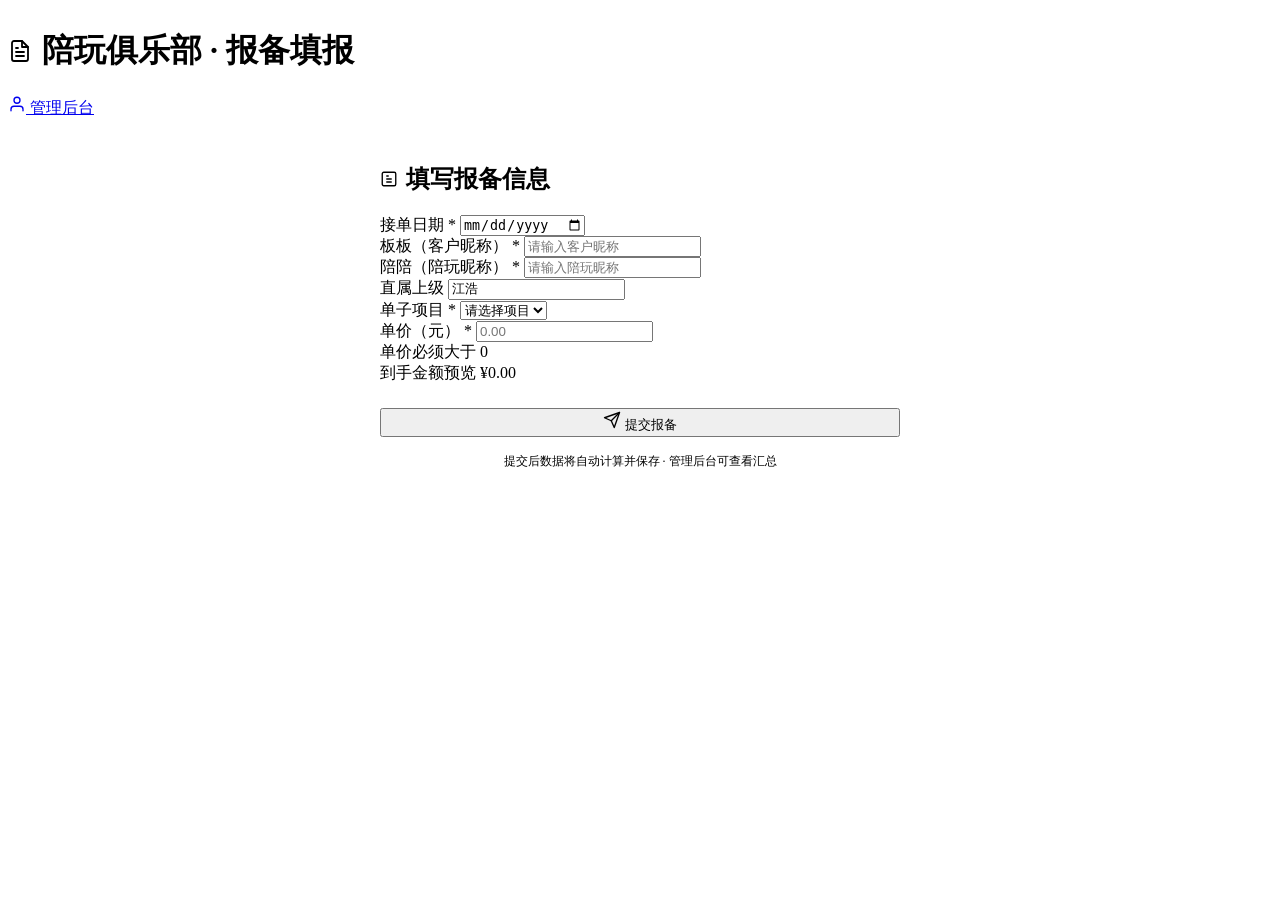
==== index.html @ fb926a4e "Add files via upload" ====
<!DOCTYPE html>
<html lang="zh-CN">
<head>
  <meta charset="UTF-8">
  <meta name="viewport" content="width=device-width, initial-scale=1.0">
  <title>陪玩俱乐部 · 报备填报</title>
  <link rel="stylesheet" href="css/style.css">
</head>
<body>
  <!-- 游戏几何背景装饰 -->
  <div class="geo-bg"></div>
  <div class="geo-shape geo-hex-1"></div>
  <div class="geo-shape geo-hex-2"></div>
  <div class="geo-shape geo-tri-1"></div>
  <div class="geo-shape geo-dia-1"></div>
  <div class="geo-shape geo-ring-1"></div>
  <div class="geo-shape geo-cross-1"></div>
  <div class="geo-wave"></div>

  <!-- Toast -->
  <div class="toast-container" id="toastContainer"></div>

  <div class="page-wrap">
    <header class="app-header">
      <div style="display:flex;align-items:center;gap:10px;">
        <svg width="24" height="24" viewBox="0 0 24 24" fill="none" stroke="currentColor" stroke-width="1.8" stroke-linecap="round" stroke-linejoin="round">
          <path d="M14 2H6a2 2 0 0 0-2 2v16a2 2 0 0 0 2 2h12a2 2 0 0 0 2-2V8z"/>
          <polyline points="14 2 14 8 20 8"/>
          <line x1="16" y1="13" x2="8" y2="13"/>
          <line x1="16" y1="17" x2="8" y2="17"/>
          <polyline points="10 9 9 9 8 9"/>
        </svg>
        <h1>陪玩俱乐部 · 报备填报</h1>
      </div>
      <a href="login.html" class="btn btn-ghost">
        <svg width="18" height="18" viewBox="0 0 24 24" fill="none" stroke="currentColor" stroke-width="1.8" stroke-linecap="round" stroke-linejoin="round">
          <path d="M20 21v-2a4 4 0 0 0-4-4H8a4 4 0 0 0-4 4v2"/>
          <circle cx="12" cy="7" r="4"/>
        </svg>
        管理后台
      </a>
    </header>

    <main style="max-width: 520px; margin: 0 auto; padding: 24px 20px 40px;">
      <div class="card page-enter" style="margin-bottom: 16px;">
        <h2 class="card-title" style="display:flex;align-items:center;gap:8px;">
          <svg width="18" height="18" viewBox="0 0 24 24" fill="none" stroke="currentColor" stroke-width="1.8" stroke-linecap="round" stroke-linejoin="round">
            <rect x="3" y="3" width="18" height="18" rx="2" ry="2"/>
            <line x1="9" y1="12" x2="15" y2="12"/>
            <line x1="9" y1="16" x2="15" y2="16"/>
            <line x1="9" y1="8" x2="11" y2="8"/>
          </svg>
          填写报备信息
        </h2>

        <form id="reportForm" onsubmit="handleReportSubmit(event)">
          <div class="form-group">
            <label class="form-label">接单日期 <span style="color:var(--danger)">*</span></label>
            <input type="date" class="form-input" id="rDate" required />
          </div>

          <div class="form-group">
            <label class="form-label">板板（客户昵称） <span style="color:var(--danger)">*</span></label>
            <input type="text" class="form-input" id="rBanban" placeholder="请输入客户昵称" required />
          </div>

          <div class="form-group">
            <label class="form-label">陪陪（陪玩昵称） <span style="color:var(--danger)">*</span></label>
            <input type="text" class="form-input" id="rPeipei" placeholder="请输入陪玩昵称" required list="peipeiList" />
            <datalist id="peipeiList"></datalist>
          </div>

          <div class="form-group">
            <label class="form-label">直属上级</label>
            <input type="text" class="form-input" id="rZhishu" value="江浩" placeholder="默认为江浩" />
          </div>

          <div class="form-group">
            <label class="form-label">单子项目 <span style="color:var(--danger)">*</span></label>
            <select class="form-select" id="rProject" required>
              <option value="">请选择项目</option>
              <option value="王者娱乐">王者娱乐</option>
              <option value="相机">相机</option>
              <option value="其他">其他</option>
            </select>
          </div>

          <div class="form-group">
            <label class="form-label">单价（元） <span style="color:var(--danger)">*</span></label>
            <input type="number" class="form-input" id="rPrice" placeholder="0.00" step="0.01" min="0.01" required oninput="updatePreview()" />
            <div class="form-hint" id="priceHint">单价必须大于 0</div>
          </div>

          <div class="amount-preview">
            <span class="amount-preview-label">到手金额预览</span>
            <span class="amount-preview-value" id="previewAmount">¥0.00</span>
          </div>

          <div style="margin-top: 24px; text-align: center;">
            <button type="submit" class="btn btn-primary btn-lg" style="width: 100%;">
              <svg width="18" height="18" viewBox="0 0 24 24" fill="none" stroke="currentColor" stroke-width="1.8" stroke-linecap="round" stroke-linejoin="round">
                <line x1="22" y1="2" x2="11" y2="13"/>
                <polygon points="22 2 15 22 11 13 2 9 22 2"/>
              </svg>
              提交报备
            </button>
          </div>
        </form>
      </div>

      <div style="text-align: center; color: var(--text-quaternary); font-size: 12px;">
        提交后数据将自动计算并保存 · 管理后台可查看汇总
      </div>
    </main>
  </div>

  <script src="js/data.js"></script>
  <script src="js/utils.js"></script>
  <script src="js/report.js"></script>
</body>
</html>
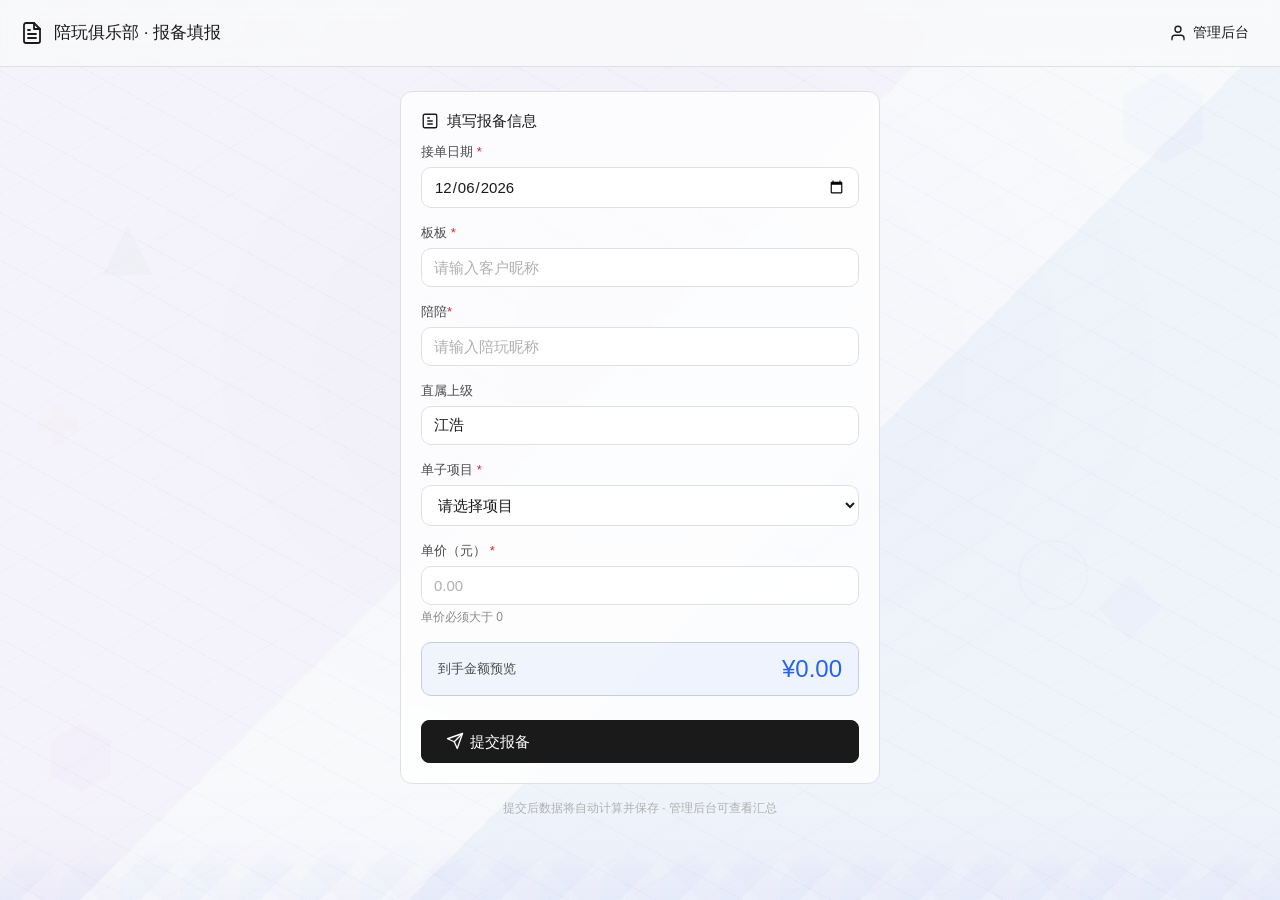
==== commit bc40f5c5: "Update index.html" ====
--- a/index.html
+++ b/index.html
@@ -60,12 +60,12 @@
           </div>
 
           <div class="form-group">
-            <label class="form-label">板板（客户昵称） <span style="color:var(--danger)">*</span></label>
+            <label class="form-label">板板 <span style="color:var(--danger)">*</span></label>
             <input type="text" class="form-input" id="rBanban" placeholder="请输入客户昵称" required />
           </div>
 
           <div class="form-group">
-            <label class="form-label">陪陪（陪玩昵称） <span style="color:var(--danger)">*</span></label>
+            <label class="form-label">陪陪<span style="color:var(--danger)">*</span></label>
             <input type="text" class="form-input" id="rPeipei" placeholder="请输入陪玩昵称" required list="peipeiList" />
             <datalist id="peipeiList"></datalist>
           </div>
--- a/css/style.css
+++ b/css/style.css
@@ -0,0 +1,393 @@
+/* ========================================
+   陪玩俱乐部报备系统 · 全局样式
+   ======================================== */
+
+/* ---- CSS Variables ---- */
+:root {
+  --text-primary: var(--kimi-color-text-primary, #1a1a1a);
+  --text-secondary: var(--kimi-color-text-secondary, #4a4a4a);
+  --text-tertiary: var(--kimi-color-text-tertiary, #8a8a8a);
+  --text-quaternary: var(--kimi-color-text-quaternary, #b0b0b0);
+  --bg-hover: var(--kimi-color-surface-hover, rgba(0,0,0,0.04));
+  --bg-active: var(--kimi-color-surface-active, rgba(0,0,0,0.08));
+  --border-color: var(--kimi-color-border, #e0e0e0);
+  --accent: var(--kimi-color-accent, #2563eb);
+  --danger: var(--kimi-color-danger, #dc2626);
+  --positive: var(--kimi-color-positive, #16a34a);
+  --warning: var(--kimi-color-warning, #ca8a04);
+  --chart-1: var(--kimi-chart-1, #2563eb);
+  --chart-2: var(--kimi-chart-2, #dc2626);
+  --chart-3: var(--kimi-chart-3, #16a34a);
+  --chart-4: var(--kimi-chart-4, #9333ea);
+  --chart-5: var(--kimi-chart-5, #6b7280);
+
+  --radius-sm: 6px;
+  --radius-md: 8px;
+  --radius-lg: 10px;
+  --radius-xl: 12px;
+  --t-fast: 150ms;
+  --t-normal: 200ms;
+  --ease-out: cubic-bezier(0.16, 1, 0.3, 1);
+}
+
+/* ---- Reset & Base ---- */
+*, *::before, *::after { box-sizing: border-box; }
+html, body {
+  margin: 0; padding: 0;
+  font-family: var(--kimi-font-sans, -apple-system, BlinkMacSystemFont, "Segoe UI", Roboto, "PingFang SC", "Microsoft YaHei", sans-serif);
+  color: var(--text-primary);
+  background: #f8f9fb;
+  min-height: 100vh;
+  -webkit-font-smoothing: antialiased;
+}
+button, input, select, textarea { font: inherit; }
+svg { display: inline-block; vertical-align: middle; }
+
+/* ========================================
+   游戏几何背景装饰
+   ======================================== */
+
+/* 主背景层 - 低多边形风格 */
+body::before {
+  content: "";
+  position: fixed;
+  inset: 0;
+  z-index: 0;
+  pointer-events: none;
+  background:
+    /* 右上角大三角形 */
+    linear-gradient(135deg, transparent 60%, rgba(37, 99, 235, 0.04) 60%),
+    /* 左下角大三角形 */
+    linear-gradient(315deg, transparent 55%, rgba(147, 51, 234, 0.03) 55%),
+    /* 中央淡色六边形暗示 */
+    radial-gradient(ellipse 800px 600px at 50% 40%, rgba(37, 99, 235, 0.025) 0%, transparent 70%);
+}
+
+/* 六边形网格背景 */
+.geo-bg {
+  position: fixed;
+  inset: 0;
+  z-index: 0;
+  pointer-events: none;
+  overflow: hidden;
+}
+
+/* 六边形图案 - 使用 CSS 绘制 */
+.geo-bg::before {
+  content: "";
+  position: absolute;
+  top: -60px; left: -60px; right: -60px; bottom: -60px;
+  background-image:
+    repeating-linear-gradient(
+      30deg,
+      transparent,
+      transparent 40px,
+      rgba(37, 99, 235, 0.03) 40px,
+      rgba(37, 99, 235, 0.03) 41px
+    ),
+    repeating-linear-gradient(
+      -30deg,
+      transparent,
+      transparent 40px,
+      rgba(147, 51, 234, 0.02) 40px,
+      rgba(147, 51, 234, 0.02) 41px
+    );
+  transform: skewY(-2deg);
+}
+
+/* 浮动几何装饰元素 */
+.geo-shape {
+  position: fixed;
+  pointer-events: none;
+  z-index: 0;
+  opacity: 0.35;
+}
+
+/* 浮动六边形 1 */
+.geo-hex-1 {
+  top: 8%; right: 6%;
+  width: 80px; height: 92px;
+  background: rgba(37, 99, 235, 0.06);
+  clip-path: polygon(50% 0%, 100% 25%, 100% 75%, 50% 100%, 0% 75%, 0% 25%);
+  animation: float 8s ease-in-out infinite;
+}
+
+/* 浮动六边形 2 */
+.geo-hex-2 {
+  bottom: 12%; left: 4%;
+  width: 60px; height: 69px;
+  background: rgba(147, 51, 234, 0.05);
+  clip-path: polygon(50% 0%, 100% 25%, 100% 75%, 50% 100%, 0% 75%, 0% 25%);
+  animation: float 10s ease-in-out infinite 1s;
+}
+
+/* 浮动三角形 */
+.geo-tri-1 {
+  top: 25%; left: 8%;
+  width: 50px; height: 50px;
+  background: rgba(22, 163, 74, 0.05);
+  clip-path: polygon(50% 0%, 0% 100%, 100% 100%);
+  animation: float 7s ease-in-out infinite 0.5s;
+}
+
+/* 浮动菱形 */
+.geo-dia-1 {
+  bottom: 30%; right: 10%;
+  width: 45px; height: 45px;
+  background: rgba(37, 99, 235, 0.04);
+  transform: rotate(45deg);
+  animation: float 9s ease-in-out infinite 2s;
+}
+
+/* 浮动圆环 */
+.geo-ring-1 {
+  top: 60%; right: 15%;
+  width: 70px; height: 70px;
+  border: 2px solid rgba(37, 99, 235, 0.06);
+  border-radius: 50%;
+  animation: float 11s ease-in-out infinite 1.5s;
+}
+
+/* 浮动十字/星形 */
+.geo-cross-1 {
+  top: 45%; left: 3%;
+  width: 40px; height: 40px;
+  background: rgba(202, 138, 4, 0.04);
+  clip-path: polygon(35% 0%, 65% 0%, 65% 35%, 100% 35%, 100% 65%, 65% 65%, 65% 100%, 35% 100%, 35% 65%, 0% 65%, 0% 35%, 35% 35%);
+  animation: float 6s ease-in-out infinite 0.8s;
+}
+
+/* 底部几何波浪线 */
+.geo-wave {
+  position: fixed;
+  bottom: 0; left: 0; right: 0;
+  height: 120px;
+  pointer-events: none;
+  z-index: 0;
+  background: linear-gradient(to top, rgba(37, 99, 235, 0.02) 0%, transparent 100%);
+}
+
+.geo-wave::before {
+  content: "";
+  position: absolute;
+  bottom: 0; left: 0; right: 0;
+  height: 60px;
+  background:
+    linear-gradient(135deg, transparent 33%, rgba(37, 99, 235, 0.03) 33%, rgba(37, 99, 235, 0.03) 66%, transparent 66%),
+    linear-gradient(45deg, transparent 33%, rgba(147, 51, 234, 0.02) 33%, rgba(147, 51, 234, 0.02) 66%, transparent 66%);
+  background-size: 60px 60px;
+  mask-image: linear-gradient(to top, black, transparent);
+  -webkit-mask-image: linear-gradient(to top, black, transparent);
+}
+
+@keyframes float {
+  0%, 100% { transform: translateY(0) rotate(0deg); }
+  50% { transform: translateY(-12px) rotate(3deg); }
+}
+
+/* ========================================
+   布局组件
+   ======================================== */
+
+.page-wrap {
+  position: relative;
+  z-index: 1;
+  min-height: 100vh;
+}
+
+.app-header {
+  display: flex; align-items: center; justify-content: space-between;
+  padding: 16px 20px; border-bottom: 1px solid var(--border-color);
+  background: rgba(248, 249, 251, 0.85);
+  backdrop-filter: blur(8px);
+  -webkit-backdrop-filter: blur(8px);
+  position: sticky; top: 0; z-index: 10;
+}
+.app-header h1 { margin: 0; font-size: 17px; font-weight: 500; color: var(--text-primary); }
+.app-header .header-actions { display: flex; gap: 8px; align-items: center; }
+
+/* ---- Buttons ---- */
+.btn {
+  display: inline-flex; align-items: center; gap: 6px;
+  padding: 8px 16px; border-radius: var(--radius-md);
+  border: 1px solid var(--border-color); background: rgba(255,255,255,0.7);
+  color: var(--text-primary); font-size: 14px; font-weight: 500;
+  cursor: pointer; transition: all var(--t-fast) var(--ease-out);
+  line-height: 1.4; text-decoration: none;
+}
+.btn:hover { background: var(--bg-hover); }
+.btn:active { background: var(--bg-active); }
+.btn-primary {
+  background: var(--text-primary); color: #fff; border-color: var(--text-primary);
+}
+.btn-primary:hover { opacity: 0.9; background: var(--text-primary); }
+.btn-danger { color: var(--danger); border-color: color-mix(in srgb, var(--danger) 20%, var(--border-color)); }
+.btn-danger:hover { background: color-mix(in srgb, var(--danger) 8%, transparent); }
+.btn-ghost { border-color: transparent; padding: 6px 10px; background: transparent; }
+.btn-ghost:hover { background: var(--bg-hover); }
+.btn-sm { padding: 6px 12px; font-size: 13px; }
+.btn-lg { padding: 10px 24px; font-size: 15px; }
+.btn-icon { padding: 6px; border-radius: var(--radius-md); }
+.btn:disabled { opacity: 0.4; cursor: not-allowed; }
+
+/* ---- Form elements ---- */
+.form-group { margin-bottom: 16px; }
+.form-label { display: block; font-size: 13px; font-weight: 500; color: var(--text-secondary); margin-bottom: 6px; }
+.form-input, .form-select {
+  width: 100%; padding: 10px 12px; border-radius: var(--radius-lg);
+  border: 1px solid var(--border-color); background: rgba(255,255,255,0.8);
+  color: var(--text-primary); font-size: 15px;
+  transition: border-color var(--t-fast) var(--ease-out), box-shadow var(--t-fast) var(--ease-out);
+  outline: none;
+}
+.form-input:focus, .form-select:focus { border-color: var(--text-primary); box-shadow: 0 0 0 3px var(--bg-hover); }
+.form-input::placeholder { color: var(--text-quaternary); }
+.form-input.error { border-color: var(--danger); }
+.form-hint { font-size: 12px; color: var(--text-tertiary); margin-top: 4px; }
+.form-hint.error { color: var(--danger); }
+
+/* ---- Cards ---- */
+.card {
+  border: 1px solid var(--border-color); border-radius: var(--radius-xl);
+  padding: 20px; background: rgba(255,255,255,0.75);
+  backdrop-filter: blur(4px);
+  -webkit-backdrop-filter: blur(4px);
+}
+.card-title { font-size: 15px; font-weight: 500; color: var(--text-primary); margin: 0 0 12px 0; }
+
+/* ---- Stats ---- */
+.stats-grid { display: grid; grid-template-columns: repeat(auto-fit, minmax(160px, 1fr)); gap: 12px; margin-bottom: 20px; }
+.stat-card {
+  border: 1px solid var(--border-color); border-radius: var(--radius-xl);
+  padding: 16px; background: rgba(255,255,255,0.75);
+  backdrop-filter: blur(4px);
+  -webkit-backdrop-filter: blur(4px);
+}
+.stat-label { font-size: 12px; color: var(--text-tertiary); margin-bottom: 4px; }
+.stat-value { font-size: 28px; font-weight: 500; color: var(--text-primary); line-height: 1.2; font-variant-numeric: tabular-nums; }
+.stat-change { font-size: 12px; color: var(--text-tertiary); margin-top: 4px; }
+
+/* ---- Table ---- */
+.data-table { width: 100%; border-collapse: collapse; font-size: 14px; }
+.data-table th {
+  text-align: left; padding: 10px 12px; font-weight: 500; color: var(--text-secondary);
+  border-bottom: 1px solid var(--border-color); font-size: 13px; white-space: nowrap;
+}
+.data-table td {
+  padding: 10px 12px; color: var(--text-primary);
+  border-bottom: 1px solid var(--border-color);
+  font-variant-numeric: tabular-nums;
+}
+.data-table tr:hover { background: var(--bg-hover); }
+.data-table tr:last-child td { border-bottom: none; }
+.data-table .empty-cell { text-align: center; color: var(--text-tertiary); padding: 40px 12px; }
+
+/* ---- Tags ---- */
+.tag {
+  display: inline-flex; align-items: center; padding: 2px 8px;
+  border-radius: var(--radius-sm); font-size: 12px; font-weight: 500;
+  background: var(--bg-hover); color: var(--text-secondary);
+}
+.tag-blue { background: color-mix(in srgb, var(--chart-1) 12%, transparent); color: var(--chart-1); }
+.tag-green { background: color-mix(in srgb, var(--chart-3) 12%, transparent); color: var(--chart-3); }
+.tag-purple { background: color-mix(in srgb, var(--chart-4) 12%, transparent); color: var(--chart-4); }
+.tag-gray { background: var(--bg-hover); color: var(--text-tertiary); }
+
+/* ---- Toast ---- */
+.toast-container { position: fixed; top: 16px; right: 16px; z-index: 1000; display: flex; flex-direction: column; gap: 8px; }
+.toast {
+  display: flex; align-items: center; gap: 8px;
+  padding: 12px 16px; border-radius: var(--radius-xl);
+  background: var(--text-primary); color: #fff;
+  font-size: 14px; font-weight: 500;
+  box-shadow: 0 4px 12px rgba(0,0,0,0.15);
+  animation: slideIn 0.3s var(--ease-out);
+  max-width: 320px;
+}
+.toast.success { background: var(--positive); }
+.toast.error { background: var(--danger); }
+.toast.warning { background: var(--warning); color: #fff; }
+@keyframes slideIn { from { opacity: 0; transform: translateX(20px); } to { opacity: 1; transform: translateX(0); } }
+
+/* ---- Filter bar ---- */
+.filter-bar { display: flex; flex-wrap: wrap; gap: 12px; align-items: flex-end; margin-bottom: 16px; }
+.filter-group { display: flex; flex-direction: column; gap: 4px; }
+.filter-group label { font-size: 12px; color: var(--text-tertiary); font-weight: 500; }
+.filter-group input, .filter-group select { width: auto; min-width: 140px; padding: 8px 10px; font-size: 14px; border-radius: var(--radius-lg); }
+
+/* ---- Pagination ---- */
+.pagination { display: flex; align-items: center; justify-content: center; gap: 4px; margin-top: 16px; }
+.pagination button { min-width: 32px; height: 32px; padding: 0 8px; }
+.pagination .page-info { font-size: 13px; color: var(--text-tertiary); margin: 0 8px; }
+.pagination .page-btn.active { background: var(--text-primary); color: #fff; border-color: var(--text-primary); }
+
+/* ---- Login page ---- */
+.login-container { max-width: 400px; margin: 60px auto; padding: 0 20px; position: relative; z-index: 1; }
+.login-card { border: 1px solid var(--border-color); border-radius: var(--radius-xl); padding: 32px; background: rgba(255,255,255,0.8); backdrop-filter: blur(8px); -webkit-backdrop-filter: blur(8px); }
+.login-title { font-size: 20px; font-weight: 500; text-align: center; margin-bottom: 24px; color: var(--text-primary); }
+
+/* ---- Row actions ---- */
+.row-actions { opacity: 0; transition: opacity var(--t-fast) var(--ease-out); }
+tr:hover .row-actions, tr:focus-within .row-actions { opacity: 1; }
+
+/* ---- Amount highlight ---- */
+.amount { font-weight: 500; color: var(--text-primary); }
+.amount-preview {
+  display: flex; align-items: center; justify-content: space-between;
+  padding: 12px 16px; border-radius: var(--radius-lg);
+  background: color-mix(in srgb, var(--chart-1) 6%, transparent);
+  border: 1px solid color-mix(in srgb, var(--chart-1) 15%, var(--border-color));
+  margin-top: 8px;
+}
+.amount-preview-label { font-size: 13px; color: var(--text-secondary); }
+.amount-preview-value { font-size: 24px; font-weight: 500; color: var(--chart-1); font-variant-numeric: tabular-nums; }
+
+/* ---- Summary table ---- */
+.summary-table { width: 100%; border-collapse: collapse; font-size: 14px; margin-top: 12px; }
+.summary-table th { text-align: left; padding: 8px 12px; font-weight: 500; color: var(--text-secondary); border-bottom: 1px solid var(--border-color); font-size: 13px; }
+.summary-table td { padding: 8px 12px; color: var(--text-primary); border-bottom: 1px solid var(--border-color); font-variant-numeric: tabular-nums; }
+.summary-table tr:last-child td { border-bottom: none; }
+.summary-table .total-row { font-weight: 500; background: var(--bg-hover); }
+.summary-table .total-row td { border-top: 2px solid var(--border-color); border-bottom: none; }
+
+/* ---- Animations ---- */
+.spin { animation: spin 1s linear infinite; }
+@keyframes spin { from { transform: rotate(0deg); } to { transform: rotate(360deg); } }
+
+.page-enter { animation: fadeIn 0.3s var(--ease-out); }
+@keyframes fadeIn { from { opacity: 0; transform: translateY(8px); } to { opacity: 1; transform: translateY(0); } }
+
+/* ---- Mobile responsive ---- */
+@media (max-width: 640px) {
+  .stats-grid { grid-template-columns: repeat(2, 1fr); }
+  .filter-bar { flex-direction: column; align-items: stretch; }
+  .filter-group input, .filter-group select { width: 100%; }
+  .data-table { font-size: 13px; }
+  .data-table th, .data-table td { padding: 8px 6px; }
+  .app-header { padding: 12px 16px; }
+  .app-header h1 { font-size: 15px; }
+  .geo-hex-1, .geo-hex-2, .geo-tri-1, .geo-dia-1, .geo-ring-1, .geo-cross-1 { display: none; }
+}
+
+/* ---- Dark mode support (auto) ---- */
+@media (prefers-color-scheme: dark) {
+  body { background: #0f1115; color: #e8e8e8; }
+  body::before {
+    background:
+      linear-gradient(135deg, transparent 60%, rgba(37, 99, 235, 0.06) 60%),
+      linear-gradient(315deg, transparent 55%, rgba(147, 51, 234, 0.04) 55%),
+      radial-gradient(ellipse 800px 600px at 50% 40%, rgba(37, 99, 235, 0.04) 0%, transparent 70%);
+  }
+  .geo-bg::before {
+    background-image:
+      repeating-linear-gradient(30deg, transparent, transparent 40px, rgba(37, 99, 235, 0.05) 40px, rgba(37, 99, 235, 0.05) 41px),
+      repeating-linear-gradient(-30deg, transparent, transparent 40px, rgba(147, 51, 234, 0.03) 40px, rgba(147, 51, 234, 0.03) 41px);
+  }
+  .app-header { background: rgba(15, 17, 21, 0.85); border-color: #2a2d35; }
+  .card, .stat-card, .login-card { background: rgba(26, 28, 35, 0.75); border-color: #2a2d35; }
+  .form-input, .form-select { background: rgba(26, 28, 35, 0.8); border-color: #2a2d35; color: #e8e8e8; }
+  .btn { background: rgba(26, 28, 35, 0.7); border-color: #2a2d35; color: #e8e8e8; }
+  .data-table th, .data-table td { border-color: #2a2d35; }
+  .data-table tr:hover { background: rgba(255,255,255,0.03); }
+  .geo-wave { background: linear-gradient(to top, rgba(37, 99, 235, 0.04) 0%, transparent 100%); }
+}
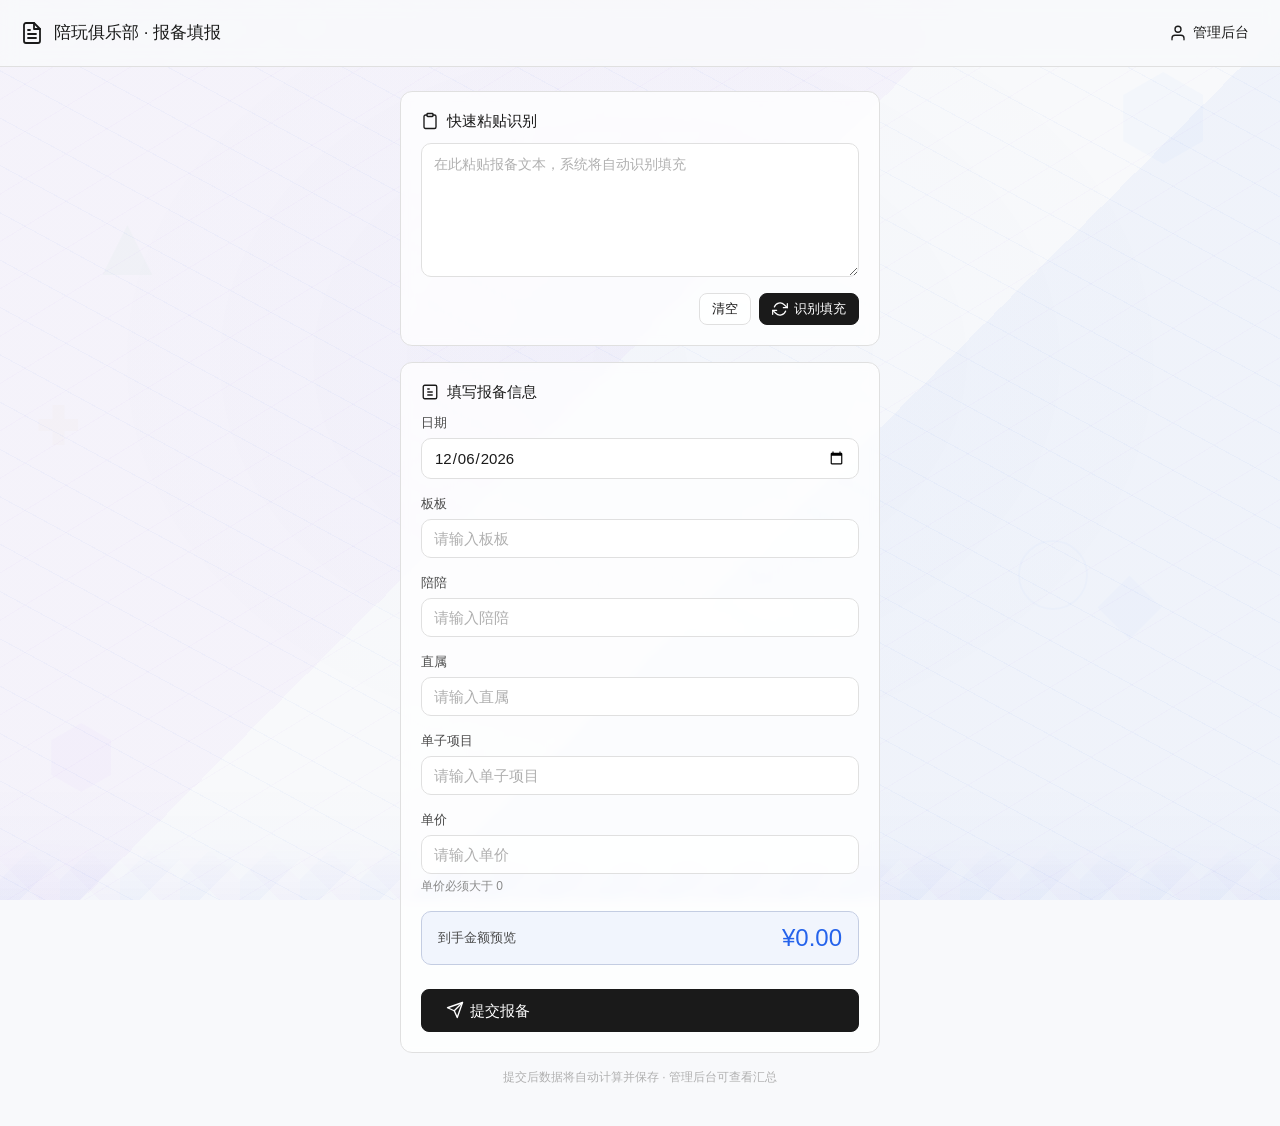
==== commit e0cc7c76: "tj" ====
--- a/index.html
+++ b/index.html
@@ -42,6 +42,29 @@
     </header>
 
     <main style="max-width: 520px; margin: 0 auto; padding: 24px 20px 40px;">
+      <!-- 快速粘贴识别 -->
+      <div class="card page-enter" style="margin-bottom: 16px;">
+        <h2 class="card-title" style="display:flex;align-items:center;gap:8px;">
+          <svg width="18" height="18" viewBox="0 0 24 24" fill="none" stroke="currentColor" stroke-width="1.8" stroke-linecap="round" stroke-linejoin="round">
+            <path d="M16 4h2a2 2 0 0 1 2 2v14a2 2 0 0 1-2 2H6a2 2 0 0 1-2-2V6a2 2 0 0 1 2-2h2"/>
+            <rect x="8" y="2" width="8" height="4" rx="1" ry="1"/>
+          </svg>
+          快速粘贴识别
+        </h2>
+        <textarea class="form-input" id="pasteArea" rows="5" placeholder="在此粘贴报备文本，系统将自动识别填充" style="resize:vertical;font-size:14px;line-height:1.6;"></textarea>
+        <div style="margin-top:12px;display:flex;gap:8px;justify-content:flex-end;">
+          <button type="button" class="btn btn-sm" onclick="clearPaste()">清空</button>
+          <button type="button" class="btn btn-primary btn-sm" onclick="parseAndFill()">
+            <svg width="16" height="16" viewBox="0 0 24 24" fill="none" stroke="currentColor" stroke-width="1.8" stroke-linecap="round" stroke-linejoin="round">
+              <polyline points="23 4 23 10 17 10"/>
+              <polyline points="1 20 1 14 7 14"/>
+              <path d="M3.51 9a9 9 0 0 1 14.85-3.36L23 10M1 14l4.64 4.36A9 9 0 0 0 20.49 15"/>
+            </svg>
+            识别填充
+          </button>
+        </div>
+      </div>
+
       <div class="card page-enter" style="margin-bottom: 16px;">
         <h2 class="card-title" style="display:flex;align-items:center;gap:8px;">
           <svg width="18" height="18" viewBox="0 0 24 24" fill="none" stroke="currentColor" stroke-width="1.8" stroke-linecap="round" stroke-linejoin="round">
@@ -55,39 +78,34 @@
 
         <form id="reportForm" onsubmit="handleReportSubmit(event)">
           <div class="form-group">
-            <label class="form-label">接单日期 <span style="color:var(--danger)">*</span></label>
+            <label class="form-label">日期</label>
             <input type="date" class="form-input" id="rDate" required />
           </div>
 
           <div class="form-group">
-            <label class="form-label">板板 <span style="color:var(--danger)">*</span></label>
-            <input type="text" class="form-input" id="rBanban" placeholder="请输入客户昵称" required />
+            <label class="form-label">板板</label>
+            <input type="text" class="form-input" id="rBanban" placeholder="请输入板板" required />
           </div>
 
           <div class="form-group">
-            <label class="form-label">陪陪<span style="color:var(--danger)">*</span></label>
-            <input type="text" class="form-input" id="rPeipei" placeholder="请输入陪玩昵称" required list="peipeiList" />
+            <label class="form-label">陪陪</label>
+            <input type="text" class="form-input" id="rPeipei" placeholder="请输入陪陪" required list="peipeiList" />
             <datalist id="peipeiList"></datalist>
           </div>
 
           <div class="form-group">
-            <label class="form-label">直属上级</label>
-            <input type="text" class="form-input" id="rZhishu" value="江浩" placeholder="默认为江浩" />
+            <label class="form-label">直属</label>
+            <input type="text" class="form-input" id="rZhishu" placeholder="请输入直属" required />
           </div>
 
           <div class="form-group">
-            <label class="form-label">单子项目 <span style="color:var(--danger)">*</span></label>
-            <select class="form-select" id="rProject" required>
-              <option value="">请选择项目</option>
-              <option value="王者娱乐">王者娱乐</option>
-              <option value="相机">相机</option>
-              <option value="其他">其他</option>
-            </select>
+            <label class="form-label">单子项目</label>
+            <input type="text" class="form-input" id="rProject" placeholder="请输入单子项目" required />
           </div>
 
           <div class="form-group">
-            <label class="form-label">单价（元） <span style="color:var(--danger)">*</span></label>
-            <input type="number" class="form-input" id="rPrice" placeholder="0.00" step="0.01" min="0.01" required oninput="updatePreview()" />
+            <label class="form-label">单价</label>
+            <input type="number" class="form-input" id="rPrice" placeholder="请输入单价" step="0.01" min="0.01" required oninput="updatePreview()" />
             <div class="form-hint" id="priceHint">单价必须大于 0</div>
           </div>
 
--- a/css/style.css
+++ b/css/style.css
@@ -391,3 +391,20 @@
   .data-table tr:hover { background: rgba(255,255,255,0.03); }
   .geo-wave { background: linear-gradient(to top, rgba(37, 99, 235, 0.04) 0%, transparent 100%); }
 }
+
+/* ---- Paste area ---- */
+#pasteArea {
+  font-family: var(--kimi-font-mono, monospace);
+  font-size: 13px;
+  line-height: 1.7;
+  min-height: 100px;
+}
+
+/* ---- Dark mode paste area ---- */
+@media (prefers-color-scheme: dark) {
+  #pasteArea {
+    background: rgba(26, 28, 35, 0.8);
+    color: #e8e8e8;
+    border-color: #2a2d35;
+  }
+}
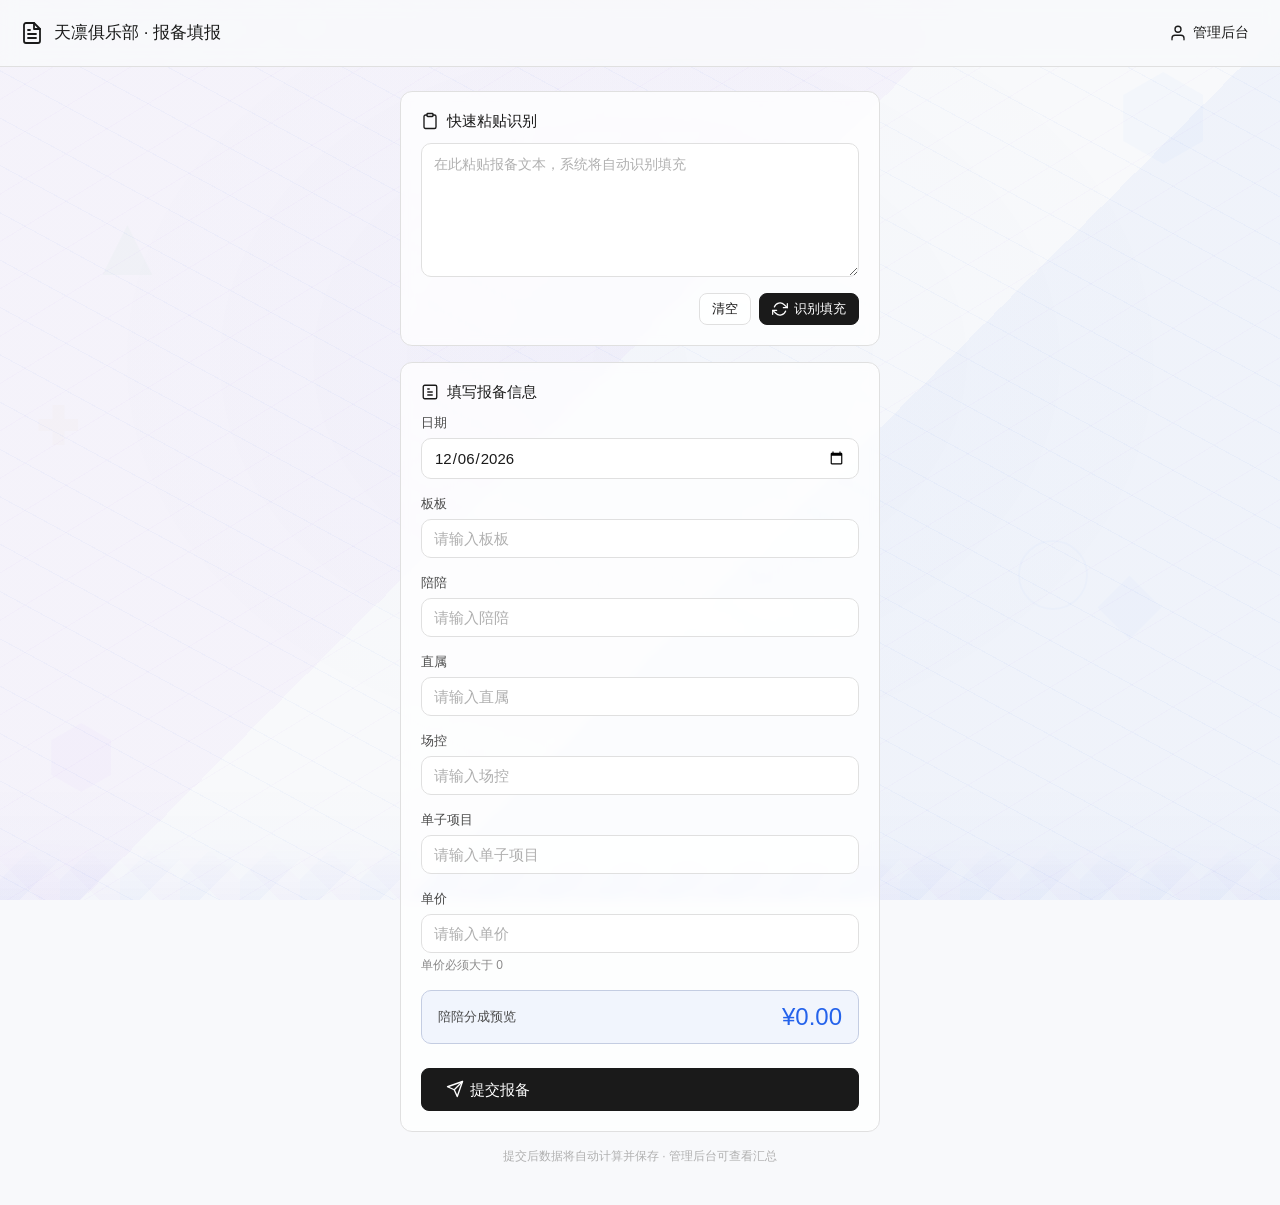
==== commit 504f5175: "tj" ====
--- a/index.html
+++ b/index.html
@@ -3,7 +3,7 @@
 <head>
   <meta charset="UTF-8">
   <meta name="viewport" content="width=device-width, initial-scale=1.0">
-  <title>陪玩俱乐部 · 报备填报</title>
+  <title>天凛俱乐部 · 报备填报</title>
   <link rel="stylesheet" href="css/style.css">
 </head>
 <body>
@@ -30,7 +30,7 @@
           <line x1="16" y1="17" x2="8" y2="17"/>
           <polyline points="10 9 9 9 8 9"/>
         </svg>
-        <h1>陪玩俱乐部 · 报备填报</h1>
+        <h1>天凛俱乐部 · 报备填报</h1>
       </div>
       <a href="login.html" class="btn btn-ghost">
         <svg width="18" height="18" viewBox="0 0 24 24" fill="none" stroke="currentColor" stroke-width="1.8" stroke-linecap="round" stroke-linejoin="round">
@@ -99,6 +99,12 @@
           </div>
 
           <div class="form-group">
+            <label class="form-label">场控</label>
+            <input type="text" class="form-input" id="rChangkong" placeholder="请输入场控" required list="changkongList" />
+            <datalist id="changkongList"></datalist>
+          </div>
+
+          <div class="form-group">
             <label class="form-label">单子项目</label>
             <input type="text" class="form-input" id="rProject" placeholder="请输入单子项目" required />
           </div>
@@ -110,7 +116,7 @@
           </div>
 
           <div class="amount-preview">
-            <span class="amount-preview-label">到手金额预览</span>
+            <span class="amount-preview-label">陪陪分成预览</span>
             <span class="amount-preview-value" id="previewAmount">¥0.00</span>
           </div>
 
--- a/css/style.css
+++ b/css/style.css
@@ -400,11 +400,31 @@
   min-height: 100px;
 }
 
-/* ---- Dark mode paste area ---- */
+/* ---- Split config panel ---- */
+#splitEditPanel {
+  animation: fadeIn 0.2s var(--ease-out);
+}
+
+/* ---- Dark mode support ---- */
 @media (prefers-color-scheme: dark) {
-  #pasteArea {
-    background: rgba(26, 28, 35, 0.8);
-    color: #e8e8e8;
-    border-color: #2a2d35;
+  body { background: #0f1115; color: #e8e8e8; }
+  body::before {
+    background:
+      linear-gradient(135deg, transparent 60%, rgba(37, 99, 235, 0.06) 60%),
+      linear-gradient(315deg, transparent 55%, rgba(147, 51, 234, 0.04) 55%),
+      radial-gradient(ellipse 800px 600px at 50% 40%, rgba(37, 99, 235, 0.04) 0%, transparent 70%);
   }
-}
+  .geo-bg::before {
+    background-image:
+      repeating-linear-gradient(30deg, transparent, transparent 40px, rgba(37, 99, 235, 0.05) 40px, rgba(37, 99, 235, 0.05) 41px),
+      repeating-linear-gradient(-30deg, transparent, transparent 40px, rgba(147, 51, 234, 0.03) 40px, rgba(147, 51, 234, 0.03) 41px);
+  }
+  .app-header { background: rgba(15, 17, 21, 0.85); border-color: #2a2d35; }
+  .card, .stat-card, .login-card { background: rgba(26, 28, 35, 0.75); border-color: #2a2d35; }
+  .form-input, .form-select { background: rgba(26, 28, 35, 0.8); border-color: #2a2d35; color: #e8e8e8; }
+  .btn { background: rgba(26, 28, 35, 0.7); border-color: #2a2d35; color: #e8e8e8; }
+  .data-table th, .data-table td { border-color: #2a2d35; }
+  .data-table tr:hover { background: rgba(255,255,255,0.03); }
+  .geo-wave { background: linear-gradient(to top, rgba(37, 99, 235, 0.04) 0%, transparent 100%); }
+  #pasteArea { background: rgba(26, 28, 35, 0.8); color: #e8e8e8; border-color: #2a2d35; }
+}
